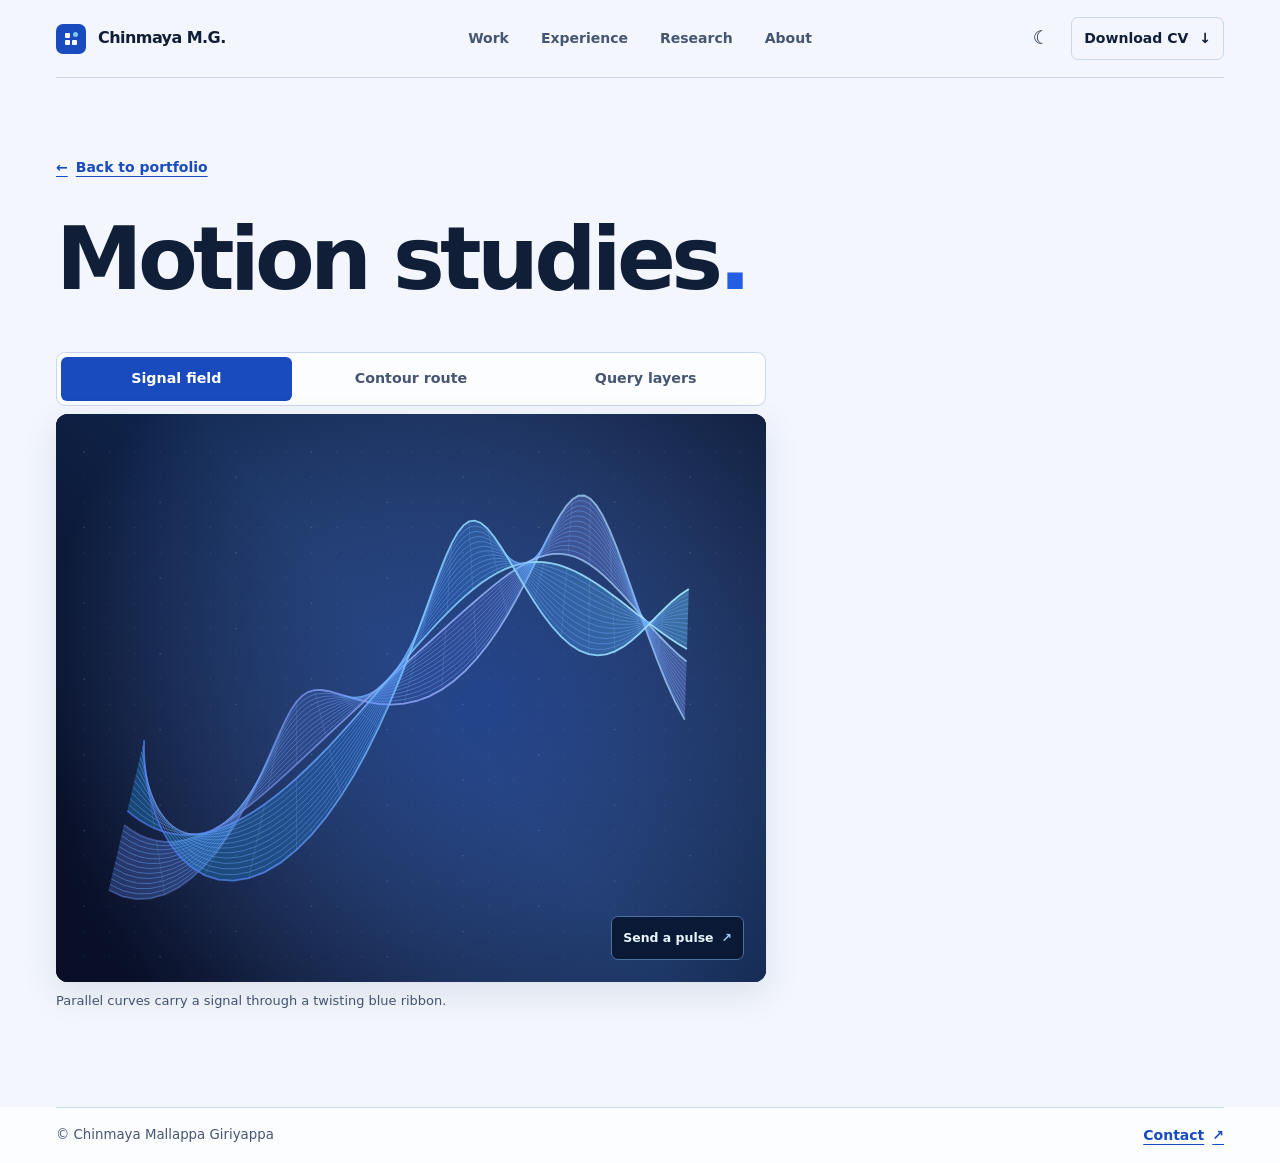
==== studies/index.html @ aa629bc4 "Some Changes with interactive design" ====
<!doctype html>
<html lang="en">
<head>
  <meta charset="utf-8">
  <meta name="viewport" content="width=device-width, initial-scale=1">
  <title>Motion Studies | Chinmaya Mallappa Giriyappa</title>
  <meta name="description" content="Three interactive motion studies in signal, cycling routes, and query structure.">
  <link rel="canonical" href="https://chinmaya1910.github.io/Portfolio/studies/">
  <link rel="icon" href="../assets/mark.png" type="image/png">
  <script src="../assets/theme.js"></script>
  <link rel="stylesheet" href="../assets/site.css">
  <script defer src="../assets/site.js" data-scene="../assets/scene.js"></script>
</head>
<body>
  <a class="skip-link" href="#main">Skip to content</a>
  <header class="site-header">
    <div class="shell header-inner">
      <a class="brand" href="../index.html#home" aria-label="Chinmaya M.G., home"><span class="brand-mark" aria-hidden="true"><i></i><i></i><i></i><i></i></span><span>Chinmaya M.G.</span></a>
      <nav class="nav-links" id="site-nav" aria-label="Main">
        <a href="../index.html#projects">Work</a><a href="../index.html#experience">Experience</a><a href="../index.html#research">Research</a><a href="../index.html#about">About</a><a class="nav-mobile-only" href="../index.html#contact">Contact</a>
      </nav>
      <div class="header-actions">
        <button class="icon-button theme-button" type="button" data-theme-toggle aria-label="Switch color theme" hidden><span aria-hidden="true" data-theme-icon>☾</span></button>
        <a class="button button-small header-cta" href="../images/Chinmaya-Mallappa-Giriyappa-Resume.pdf" download>Download CV <span aria-hidden="true">↓</span></a>
        <button class="icon-button menu-button" type="button" aria-expanded="false" aria-controls="site-nav" hidden>Menu</button>
      </div>
    </div>
  </header>
  <main class="shell" id="main" tabindex="-1">
    <div class="case-header">
      <a class="text-link" href="../index.html#home"><span aria-hidden="true">←</span> Back to portfolio</a>
      <h1>Motion studies<span>.</span></h1>
    </div>
    <section class="motion-studies" aria-label="Interactive artwork">
      <figure class="hero-figure">
        <div class="scene-choices" data-scene-choices role="group" aria-label="Hero artwork" hidden>
          <button class="scene-choice" type="button" data-view="signal" data-poster="../assets/signal-field.webp"
            data-description="Parallel curves carry a signal through a twisting blue ribbon."
            data-action="Send a pulse" aria-pressed="true">Signal field</button>
          <button class="scene-choice" type="button" data-view="contour" data-poster="../assets/contour-route.webp"
            data-description="A cycling-inspired route winds across a sculpted elevation map."
            data-action="Trace the route" aria-pressed="false">Contour route</button>
          <button class="scene-choice" type="button" data-view="layers" data-poster="../assets/query-layers.webp"
            data-description="Three floating plates illustrate inputs, query structure, and results."
            data-action="Separate layers" aria-pressed="false">Query layers</button>
        </div>
        <div class="scene-stage" data-scene-stage data-view="signal">
          <img class="scene-poster" src="../assets/signal-field.webp" width="900" height="720" alt="" fetchpriority="high">
          <canvas class="scene-canvas" aria-hidden="true"></canvas>
          <button class="scene-button" type="button" data-scene-play hidden><span data-action-label>Send a pulse</span><span aria-hidden="true">↗</span></button>
        </div>
        <figcaption data-scene-description aria-live="polite">Parallel curves carry a signal through a twisting blue ribbon.</figcaption>
      </figure>
    </section>
  </main>
  <footer class="site-footer"><div class="shell"><small>© Chinmaya Mallappa Giriyappa</small><a class="text-link" href="../index.html#contact">Contact <span aria-hidden="true">↗</span></a></div></footer>
</body>
</html>
---- assets/site.css ----
:root {
  color-scheme: light;
  --paper: #f3f6fc;
  --surface: #fcfdff;
  --text: #101e38;
  --muted: #465571;
  --line: #cbd6ea;
  --accent: #245ee2;
  --accent-strong: #194bbf;
  --on-accent: #ffffff;
  --focus: #174bc6;
  --deep: #10203d;
  --deep-text: #f3f6fc;
  --deep-muted: #ccd9f1;
  --deep-line: #4b648e;
  --shadow: 0 12px 36px #1d37641c;
  --font: Inter, "Avenir Next", Avenir, system-ui, sans-serif;
  --mono: "IBM Plex Mono", "SFMono-Regular", Consolas, monospace;
  --space-1: 8px;
  --space-2: 16px;
  --space-3: 24px;
  --space-4: 32px;
  --section-space: clamp(58px, 7.5vw, 112px);
  --radius: 12px;
  --speed: 180ms;
  --ease: cubic-bezier(.2, .7, .2, 1);
  --shell: 1280px;
}

:root[data-theme="dark"] {
  color-scheme: dark;
  --paper: #0b1428;
  --surface: #111e37;
  --text: #edf3ff;
  --muted: #bacbe7;
  --line: #354766;
  --accent: #86b4ff;
  --accent-strong: #a8cbff;
  --on-accent: #102754;
  --focus: #86b4ff;
  --deep: #111e39;
  --shadow: 0 12px 36px #0004;
}

*, *::before, *::after { box-sizing: border-box; }
html { scroll-behavior: smooth; scroll-padding-top: 105px; }
body { margin: 0; background: var(--paper); color: var(--text); font: 500 16px/1.65 var(--font); }
[hidden] { display: none !important; }
a { color: inherit; }
button { font: inherit; }
button, a { -webkit-tap-highlight-color: transparent; }
:focus-visible { outline: 3px solid var(--focus); outline-offset: 4px; }
img { max-width: 100%; display: block; }
h1, h2, h3, p, figure, dl, dd { margin: 0; }
h1, h2, h3 { font-weight: 700; letter-spacing: -.054em; line-height: 1.02; text-wrap: balance; }
h2 { font-size: clamp(2.5rem, 5.2vw, 4.85rem); }
h3 { font-size: clamp(1.375rem, 2.4vw, 2rem); letter-spacing: -.041em; }
h1 > span, h2 > span { color: var(--accent); }
p, dd { color: var(--muted); }
.shell { width: min(calc(100% - 112px), var(--shell)); margin-inline: auto; }
.section { padding-block: var(--section-space); border-top: 1px solid var(--line); }
.eyebrow { color: var(--muted); font: 600 .72rem/1.5 var(--mono); letter-spacing: .085em; text-transform: uppercase; }
.section-label { color: var(--accent-strong); margin-bottom: 10px; }
.status-dot { display: inline-block; flex: none; width: 8px; height: 8px; border-radius: 50%; background: var(--accent); }
.skip-link { position: fixed; z-index: 3; top: 16px; left: 16px; padding: 12px 18px; background: var(--surface); border-radius: 8px; transform: translateY(-150%); }
.skip-link:focus { transform: translateY(0); }

.site-header { position: sticky; top: 0; z-index: 2; background: var(--paper); }
.header-inner { min-height: 78px; display: grid; grid-template-columns: 1fr auto 1fr; align-items: center; gap: var(--space-3); border-bottom: 1px solid var(--line); }
.brand { display: inline-flex; align-items: center; gap: 12px; justify-self: start; color: var(--text); font-weight: 760; letter-spacing: -.035em; text-decoration: none; white-space: nowrap; }
.brand-mark { width: 30px; height: 30px; display: grid; place-content: center; grid-template-columns: repeat(2, 5px); grid-template-rows: repeat(2, 5px); gap: 2px; border-radius: 7px; background: var(--accent-strong); }
.brand-mark i { background: var(--on-accent); border-radius: 1px; }
.brand-mark i:nth-child(2) { border-radius: 50%; background: #7bc8ff; transform: translate(1px, -1px); }
.nav-links, .header-actions { display: flex; align-items: center; }
.nav-links { gap: clamp(14px, 2.5vw, 36px); }
.nav-links a { color: var(--muted); font-size: .875rem; font-weight: 650; text-decoration: none; padding-block: 12px; }
.nav-links a:hover { color: var(--accent-strong); text-decoration: underline; text-underline-offset: 5px; }
.header-actions { justify-content: flex-end; gap: 9px; }
.button, .icon-button {
  display: inline-flex; justify-content: center; align-items: center; gap: 11px; min-height: 46px;
  padding: 9px 16px; border: 1px solid var(--line); border-radius: 7px; background: transparent;
  color: var(--text); font-size: .875rem; font-weight: 700; text-decoration: none; white-space: nowrap; cursor: pointer;
  transition: background var(--speed), border-color var(--speed), color var(--speed);
}
.button:hover, .icon-button:hover { background: var(--surface); border-color: var(--accent); }
.button span, .text-link span { font-weight: 700; }
.button-small { min-height: 42px; padding-inline: 12px; }
.button-primary { background: var(--accent-strong); border-color: var(--accent-strong); color: var(--on-accent); }
.button-primary:hover { background: var(--accent); color: var(--on-accent); }
.icon-button { min-width: 42px; min-height: 42px; padding: 0 10px; }
.theme-button { border-color: transparent; font: 600 1.15rem/1 var(--font); }
.menu-button, .nav-mobile-only { display: none; }
.actions { display: flex; flex-wrap: wrap; align-items: center; gap: 10px; }
.text-link { display: inline-flex; align-items: center; gap: 8px; width: fit-content; color: var(--accent-strong); font-weight: 700; font-size: .875rem; text-decoration-thickness: 1px; text-underline-offset: 4px; }

.hero { display: grid; grid-template-columns: minmax(0, .91fr) minmax(0, 1.09fr); align-items: center; gap: clamp(28px, 5vw, 76px); padding-block: clamp(41px, 3.65vw, 57px) clamp(33px, 3.1vw, 45px); }
.hero-copy { padding-bottom: 22px; }
.hero-kicker { display: flex; flex-wrap: wrap; align-items: center; gap: 9px; margin-bottom: 22px; }
.hero h1 { font-size: clamp(3.45rem, 6.8vw, 6.5rem); font-weight: 700; letter-spacing: -.06em; line-height: .93; text-wrap: initial; }
.hero-description { max-width: 31ch; margin-block: 26px 24px; font-size: clamp(1.03rem, 1.45vw, 1.23rem); line-height: 1.55; }
/* The artwork viewer uses one reserved frame for every scene and poster. */
.hero-figure {
  min-width: 0;
  --stage: #0a1935;
  --stage-edge: #4d709f;
  --stage-ink: #e9f5ff;
}
.scene-choices {
  display: grid; grid-template-columns: repeat(3, minmax(0, 1fr)); gap: 4px;
  padding: 4px; margin-bottom: 8px; border: 1px solid var(--line);
  border-radius: 9px; background: var(--surface);
}
.scene-choices[hidden] { display: grid !important; visibility: hidden; }
.scene-choice {
  min-height: 44px; padding-inline: 4px; border: 1px solid transparent; border-radius: 6px;
  font-size: clamp(.74rem, 1.22vw, .89rem); font-weight: 680; white-space: nowrap;
  background: transparent; color: var(--muted); cursor: pointer;
}
.scene-choice:hover { border-color: var(--line); color: var(--text); }
.scene-choice[aria-pressed="true"] { background: var(--accent-strong); color: var(--on-accent); }
.scene-choice:focus-visible { position: relative; z-index: 1; outline-offset: 1px; }
.scene-stage {
  position: relative; isolation: isolate; aspect-ratio: 5 / 4; border-radius: var(--radius);
  overflow: hidden; background: var(--stage); box-shadow: var(--shadow);
}
.scene-poster, .scene-canvas { position: absolute; inset: 0; width: 100%; height: 100%; }
.scene-poster { object-fit: cover; }
.scene-canvas { display: block; opacity: 0; pointer-events: none; }
.scene-stage[data-ready] .scene-canvas { opacity: 1; }
.scene-button {
  position: absolute; z-index: 1; right: clamp(10px, 2vw, 22px); bottom: clamp(10px, 2vw, 22px);
  display: inline-flex; align-items: center; gap: 8px; min-height: 44px;
  color: var(--stage-ink); background: var(--stage); border: 1px solid var(--stage-edge);
  border-radius: 7px; padding: 6px 11px; font-size: .78rem; font-weight: 700; cursor: pointer;
}
.scene-button:hover { background: #1e3a6b; }
.scene-button:focus-visible { outline: 2px solid #d0e6ff; box-shadow: 0 0 0 5px #112346; }
.scene-button[aria-disabled="true"] { cursor: progress; }
.scene-button > span[aria-hidden] { color: #9bc9ff; }
.hero-figure figcaption { margin-top: 10px; color: var(--muted); font-size: .81rem; line-height: 1.45; }
.portrait figcaption { display: flex; justify-content: space-between; gap: 10px; margin-top: 12px; color: var(--muted); font: 600 .68rem/1.5 var(--mono); letter-spacing: .07em; text-transform: uppercase; }

.section-heading { display: flex; align-items: end; justify-content: space-between; gap: 24px; margin-bottom: var(--space-4); }
.section-heading .text-link { margin-bottom: 5px; flex: none; }
#projects { padding-top: clamp(34px, 3.6vw, 52px); }
.work-grid { display: grid; grid-template-columns: 1.15fr 1fr 1fr; gap: clamp(14px, 2vw, 25px); }
.project-card { min-width: 0; display: flex; flex-direction: column; border: 1px solid var(--line); border-radius: var(--radius); background: var(--surface); overflow: hidden; }
.project-media { position: relative; display: grid; place-items: center; aspect-ratio: 1.62; overflow: hidden; text-decoration: none; }
.project-media > div { transform: perspective(600px) rotateX(var(--tilt-x, 0deg)) rotateY(var(--tilt-y, 0deg)); transition: transform var(--speed) var(--ease); }
.query-art { background: radial-gradient(ellipse at 20% 8%, #446789, #263a5f 74%); }
.query-window { width: 83%; border: 1px solid #7c96b9; background: #172540; border-radius: 8px; box-shadow: 0 20px 35px #0b19358c; color: #f5f9ff; }
.window-top { display: flex; align-items: center; gap: 4px; padding: 7px 9px; border-bottom: 1px solid #526683; font: 500 clamp(.5rem, .95vw, .72rem)/1.2 var(--mono); }
.window-top b { width: 4px; height: 4px; border-radius: 50%; background: #9fbbd8; }
.window-top span { margin-left: 5px; }
.window-body { display: grid; grid-template-columns: 1fr .91fr; gap: 6px; padding: 10px; }
.mock-blocks { display: grid; gap: 4px; }
.mock-blocks span { display: flex; flex-wrap: wrap; gap: 2px 5px; align-content: center; padding: 4px; border-radius: 3px; color: #172540; background: #a4dfff; font: 650 clamp(.4rem, .67vw, .6rem)/1.2 var(--mono); }
.mock-blocks span:nth-child(2) { background: #b8c6fc; }
.mock-blocks span:nth-child(3) { background: #d3c5ff; }
.mock-blocks b { font-weight: 800; }
.mock-chart { display: flex; flex-direction: column; min-width: 0; justify-content: space-between; background: #263850; border-radius: 4px; padding: 5px; font-size: clamp(.43rem, .75vw, .66rem); line-height: 1.2; }
.mock-chart div { display: flex; align-items: end; gap: 6%; height: 75%; border-bottom: 1px solid #7188a7; }
.mock-chart i { flex: 1; height: 80%; background: #a4dfff; border-radius: 2px 2px 0 0; }
.mock-chart i:nth-child(2) { height: 63%; }
.mock-chart i:nth-child(3) { height: 49%; }
.mock-chart i:nth-child(4) { height: 39%; }
.mock-chart i:nth-child(5) { height: 31%; }
.mock-chart i:nth-child(6) { height: 18%; }

.ondc-art { background-color: #aabbec; background-image: radial-gradient(#3f55a52c 1px, #0000 1px), linear-gradient(148deg, #d6dfff, #879cda); background-size: 13px 13px, 100% 100%; }
.network-art { position: relative; width: 93%; aspect-ratio: 1.8; display: grid; grid-template-columns: 1fr .95fr 1fr; align-items: center; justify-items: center; gap: 3%; }
.network-node { position: relative; z-index: 1; display: grid; place-items: center; width: 95%; min-height: 42%; padding: 3px; border: 1px solid #39528d; border-radius: 6px; color: #203465; background: #e5ecff; font: 750 clamp(.49rem, .9vw, .75rem)/1.35 var(--mono); box-shadow: 0 6px 0 #3d559047; }
.node-center { background: #284785; color: #f5f8ff; border-color: #284785; }
.network-line { position: absolute; inset: 50% 0 auto; border-top: 1px solid #39528d; }
.network-orbit { position: absolute; inset: 18% 5%; border: 1px solid #3e58a07d; border-radius: 50%; transform: rotate(-12deg); }

.simulation-art { background: radial-gradient(ellipse at 20% 8%, #a5c5e7, #5886bb 90%); }
.fluid-visual { position: relative; width: 82%; height: 64%; border: 1px solid #244f86; border-radius: 8px; overflow: hidden; isolation: isolate; box-shadow: 0 14px 34px #15325666; background: #142e54; }
.fluid-visual::after { content: ""; position: absolute; inset: 0; background: repeating-linear-gradient(90deg, transparent 0 16px, #fff2 16px 17px); }
.fluid-visual span { position: absolute; width: 145%; height: 75%; left: -21%; top: 33%; border-radius: 42% 35% 0 0; background: #2c5e9d; transform: rotate(-8deg); box-shadow: inset 0 1px #dbf1ff99; }
.fluid-visual span:nth-child(2) { top: 43%; left: -28%; background: #417ab6; transform: rotate(8deg); }
.fluid-visual span:nth-child(3) { top: 54%; background: #659fd1; transform: rotate(-7deg); }
.fluid-visual span:nth-child(4) { top: 69%; background: #87b9e3; transform: rotate(4deg); }
.fluid-visual span:nth-child(5) { top: 86%; background: #b7d6ff; transform: rotate(-5deg); }

.project-copy { display: flex; flex: 1; flex-direction: column; align-items: start; padding: clamp(17px, 2vw, 26px); gap: 11px; }
.project-type { display: flex; align-items: center; gap: 8px; font-size: .65rem; letter-spacing: .045em; }
.project-copy h3 a, .additional-work h3 a { text-decoration: none; }
.project-copy h3 a span, .additional-work h3 a span { color: var(--accent); font-size: .63em; vertical-align: .17em; white-space: nowrap; }
.project-copy h3 a:hover, .additional-work h3 a:hover { text-decoration: underline; text-decoration-thickness: 2px; text-underline-offset: 4px; }
.project-copy > p:not(.project-type) { font-size: .94rem; line-height: 1.52; }
.tags { display: flex; flex-wrap: wrap; gap: 5px; list-style: none; padding: 0; margin: auto 0 0; }
.tags li { background: var(--paper); border: 1px solid var(--line); border-radius: 4px; padding: 3px 6px; font: 550 .67rem/1.4 var(--mono); color: var(--muted); }
.additional-work { display: grid; grid-template-columns: 1.15fr 1fr; align-items: center; gap: 22px; border-bottom: 1px solid var(--line); padding-block: 23px; }
.additional-work h3 { margin-top: 6px; font-size: clamp(1.1rem, 2.2vw, 1.54rem); }
.additional-work > p { max-width: 46ch; font-size: .93rem; }

.section-split, .about-grid { display: grid; grid-template-columns: .78fr 1.22fr; gap: clamp(32px, 7.6vw, 114px); align-items: start; }
.timeline { margin: 0; padding: 0; list-style: none; }
.timeline li { position: relative; margin-left: 5px; padding: 0 0 29px 25px; border-left: 1px solid var(--line); }
.timeline li:last-child { padding-bottom: 0; }
.timeline li::before { content: ""; display: block; position: absolute; top: 4px; left: -5px; width: 9px; height: 9px; background: var(--accent); border: 2px solid var(--paper); border-radius: 50%; box-shadow: 0 0 0 1px var(--accent); }
.timeline h3 { margin-block: 8px 4px; }
.timeline .organization { font-weight: 700; color: var(--text); margin-bottom: 9px; }
.timeline p:last-child { max-width: 62ch; }

.research-band { background: var(--deep); color: var(--deep-text); }
.research-inner { padding-block: var(--section-space); display: grid; grid-template-columns: 1fr .56fr; gap: clamp(28px, 7vw, 100px); align-items: center; }
.research-inner h2 { max-width: 16ch; }
.research-inner p { color: var(--deep-muted); }
.research-inner h2 + p { margin-block: 20px; max-width: 57ch; }
.research-inner .section-label { color: #a5c6ff; }
.research-inner .button { color: var(--deep-text); border-color: var(--deep-line); }
.research-inner .button:hover { background: #25416a; }
.research-inner :focus-visible { outline-color: #b8d6ff; }
.research-flow { list-style: none; display: grid; gap: 8px; margin: 0; padding: 0; }
.research-flow li { display: grid; gap: 1px; border: 1px solid var(--deep-line); border-left: 4px solid #a4dfff; border-radius: 6px; background: #192f53; padding: 11px 16px; }
.research-flow li:nth-child(2) { margin-left: 10%; border-left-color: #b8c6fc; }
.research-flow li:nth-child(3) { margin-left: 20%; border-left-color: #d3c5ff; }
.research-flow span { font-weight: 760; }
.research-flow small { color: var(--deep-muted); }

.about-grid { border: 0; align-items: center; }
.portrait img { aspect-ratio: 1.16; width: 100%; object-fit: cover; object-position: center 37%; border-radius: var(--radius); background: #c3d4ea; }
.about-grid h2 { max-width: 15ch; }
.about-grid h2 + p { margin-top: 19px; }
.about-grid p + p { margin-top: 11px; }
.education { margin-top: 22px; display: grid; gap: 8px; }
.education div { border-left: 2px solid var(--line); padding-left: 11px; }
.education dt, .skills-grid dt { font-weight: 750; }
.education dd { font-size: .86rem; }
.credentials { margin-top: 14px; }
.credentials summary { width: fit-content; color: var(--accent-strong); font-weight: 700; cursor: pointer; padding-block: 8px; }
.credentials ul { margin-top: 3px; padding-left: 20px; color: var(--muted); font-size: .9rem; }
.credentials a { text-underline-offset: 3px; }
.skills-section { padding-block: clamp(50px, 6vw, 86px); }
.skills-grid { display: grid; grid-template-columns: repeat(4, 1fr); gap: 16px; }
.skills-grid div { border-top: 1px solid var(--line); padding: 14px 0 0; }
.skills-grid dd { font-size: .92rem; margin-top: 5px; }

.contact-section { border-top: 1px solid var(--line); background: var(--surface); }
.contact-inner { padding-block: clamp(52px, 6vw, 86px); display: grid; grid-template-columns: 1fr auto; align-items: end; gap: 24px; }
.contact-inner h2 { margin-bottom: 14px; }
.email-link { font-weight: 700; color: var(--accent-strong); text-underline-offset: 5px; overflow-wrap: anywhere; }
.contact-actions .button:hover { background: var(--paper); }
.site-footer { background: var(--surface); }
.site-footer .shell { border-top: 1px solid var(--line); padding-block: 16px; display: flex; justify-content: space-between; align-items: center; gap: 16px; }
.site-footer small { color: var(--muted); }

.case-header { padding-block: clamp(44px, 6vw, 76px) var(--space-4); }
.case-header .text-link { margin-bottom: 26px; }
.case-header h1 { margin-block: 10px 16px; font-size: clamp(3rem, 6.8vw, 6.4rem); max-width: 14ch; text-wrap: initial; }
.case-lede { max-width: 56ch; font-size: clamp(1.05rem, 2vw, 1.35rem); line-height: 1.5; }
.case-article { padding-bottom: var(--section-space); }
.case-summary { display: grid; grid-template-columns: 1.08fr .78fr; gap: var(--space-4); border: 1px solid var(--line); border-radius: var(--radius); background: var(--surface); padding: clamp(18px, 3vw, 34px); }
.case-summary-text { grid-template-columns: 1fr; }
.case-summary dt { font: 650 .72rem/1.5 var(--mono); text-transform: uppercase; color: var(--accent-strong); }
.case-summary dd { margin-top: 4px; color: var(--text); }
.case-summary dl div + div { margin-top: 15px; }
.case-summary figure { margin: 0; }
.case-summary .project-media { border-radius: 7px; }
.case-summary figcaption { margin-top: 7px; font-size: .8rem; color: var(--muted); }
.case-content { max-width: 76ch; margin-block: var(--space-4); }
.case-content section + section { margin-top: 29px; }
.case-content h2 { font-size: clamp(1.55rem, 3vw, 2.5rem); margin-bottom: 8px; }
.case-content a { color: var(--accent-strong); text-underline-offset: 4px; }

@media (max-width: 1020px) {
  .shell { width: calc(100% - 64px); }
}
@media (max-width: 820px) {
  .work-grid { grid-template-columns: repeat(2, minmax(0, 1fr)); }
  .project-feature { grid-column: 1 / -1; display: grid; grid-template-columns: 1.03fr 1fr; }
  .skills-grid { grid-template-columns: repeat(2, 1fr); }
}
@media (min-width: 761px) and (max-width: 900px) {
  .hero .actions { gap: 7px; }
  .hero .button { padding-inline: 11px; }
  .hero-kicker { font-size: .64rem; gap: 6px; }
}
@media (max-width: 760px) {
  html { scroll-padding-top: 88px; }
  .shell { width: calc(100% - 40px); }
  .header-inner { grid-template-columns: 1fr auto; gap: 0 10px; min-height: 66px; }
  .nav-links { grid-row: 2; grid-column: 1 / -1; flex-wrap: wrap; gap: 0 20px; padding-bottom: 7px; }
  .header-actions { grid-row: 1; grid-column: 2; }
  .header-cta { display: none; }
  .menu-button, .nav-mobile-only { display: inline-flex; }
  .nav-links[data-collapsible]:not([data-open="true"]) { display: none; }
  .nav-links[data-open="true"] { border-top: 1px solid var(--line); }
  .hero { grid-template-columns: minmax(0, 1fr); gap: 28px; padding-block: 38px 33px; }
  .hero-copy { padding-bottom: 0; }
  .hero h1 { font-size: clamp(3.65rem, 12.8vw, 6rem); }
  .hero-description { margin-block: 17px 19px; max-width: 39ch; }
  .hero-kicker { margin-bottom: 15px; }
  .scene-stage { aspect-ratio: 5 / 4; }
  .section-split, .about-grid, .research-inner { grid-template-columns: minmax(0, 1fr); }
  .about-grid figure { grid-row: 2; max-width: 445px; }
  .contact-inner { grid-template-columns: minmax(0, 1fr); }
  .research-flow { max-width: 455px; }
}
@media (max-width: 510px) {
  .section-heading { align-items: start; flex-direction: column; gap: 9px; margin-bottom: var(--space-3); }
  .section-heading .text-link { margin-bottom: 0; }
  .work-grid, .project-feature, .additional-work, .case-summary { grid-template-columns: minmax(0, 1fr); }
  .additional-work { gap: 9px; }
  .project-media { aspect-ratio: 1.75; }
  .window-top { font-size: .65rem; }
  .mock-blocks span, .mock-chart { font-size: .62rem; }
  .network-node { font-size: .67rem; }
  .portrait figcaption { letter-spacing: .035em; }
}
@media (max-width: 340px) {
  .shell { width: calc(100% - 30px); }
  .hero h1 { font-size: 3.35rem; }
  .skills-grid { grid-template-columns: minmax(0, 1fr); }
}
@media (prefers-reduced-motion: reduce) {
  html { scroll-behavior: auto; }
  *, *::before, *::after { animation-duration: .001ms !important; transition-duration: .001ms !important; }
  .project-media > div { transform: none; }
  .scene-button[data-scene-play], .scene-canvas { display: none; }
}

.motion-studies { max-width: 710px; padding-bottom: var(--section-space); }
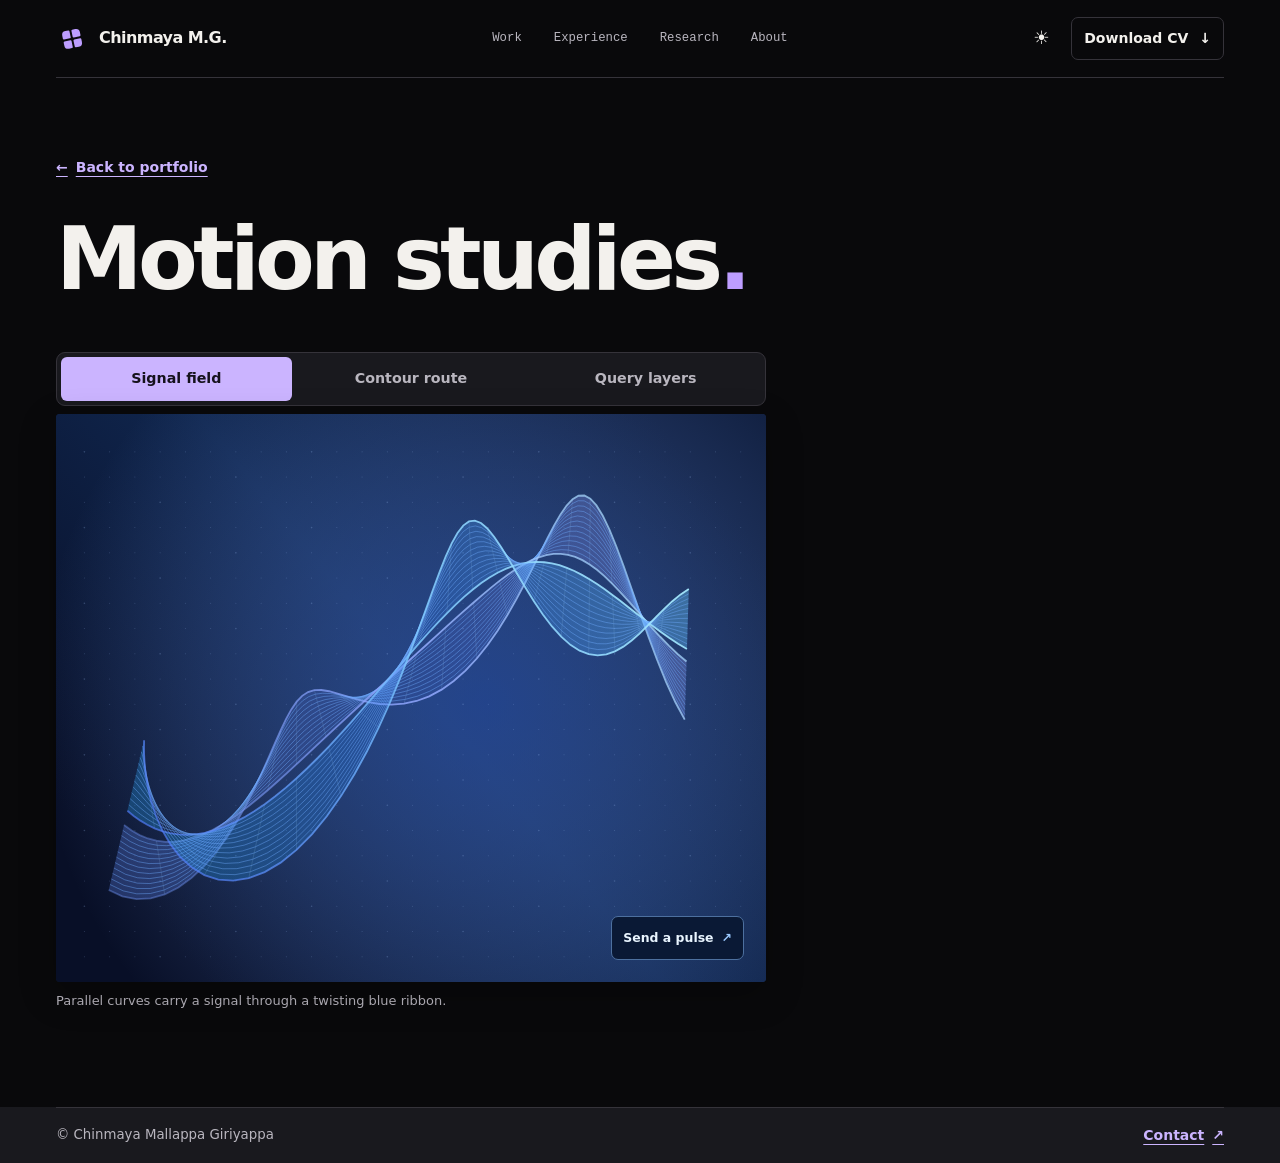
==== commit bcdd597a: "Integrate motion studies into the portfolio and refresh the portrait" ====
--- a/studies/index.html
+++ b/studies/index.html
@@ -2,14 +2,14 @@
 <html lang="en">
 <head>
   <meta charset="utf-8">
-  <meta name="viewport" content="width=device-width, initial-scale=1">
+  <meta name="viewport" content="width=device-width, initial-scale=1, viewport-fit=cover">
   <title>Motion Studies | Chinmaya Mallappa Giriyappa</title>
   <meta name="description" content="Three interactive motion studies in signal, cycling routes, and query structure.">
   <link rel="canonical" href="https://chinmaya1910.github.io/Portfolio/studies/">
   <link rel="icon" href="../assets/mark.png" type="image/png">
-  <script src="../assets/theme.js"></script>
-  <link rel="stylesheet" href="../assets/site.css">
-  <script defer src="../assets/site.js" data-scene="../assets/scene.js"></script>
+  <script src="../assets/theme.js?v=3"></script>
+  <link rel="stylesheet" href="../assets/site.css?v=3">
+  <script defer src="../assets/site.js?v=3" data-scene="../assets/scene.js"></script>
 </head>
 <body>
   <a class="skip-link" href="#main">Skip to content</a>
--- a/assets/site.css
+++ b/assets/site.css
@@ -1,49 +1,51 @@
 :root {
   color-scheme: light;
-  --paper: #f3f6fc;
-  --surface: #fcfdff;
-  --text: #101e38;
-  --muted: #465571;
-  --line: #cbd6ea;
-  --accent: #245ee2;
-  --accent-strong: #194bbf;
+  --paper: #f5f3f0;
+  --surface: #ffffff;
+  --text: #19181c;
+  --muted: #575360;
+  --line: #ccc8ce;
+  --accent: #6743a5;
+  --accent-strong: #613c9f;
   --on-accent: #ffffff;
-  --focus: #174bc6;
-  --deep: #10203d;
-  --deep-text: #f3f6fc;
-  --deep-muted: #ccd9f1;
-  --deep-line: #4b648e;
+  --focus: #6944b4;
+  --deep: #18171e;
+  --deep-text: #f5f3f0;
+  --deep-muted: #c8c4ce;
+  --deep-line: #44404e;
   --shadow: 0 12px 36px #1d37641c;
   --font: Inter, "Avenir Next", Avenir, system-ui, sans-serif;
-  --mono: "IBM Plex Mono", "SFMono-Regular", Consolas, monospace;
+  --mono: "IBM Plex Mono", "SF Mono", Menlo, Consolas, monospace;
   --space-1: 8px;
   --space-2: 16px;
   --space-3: 24px;
   --space-4: 32px;
   --section-space: clamp(58px, 7.5vw, 112px);
-  --radius: 12px;
+  --radius: 4px;
   --speed: 180ms;
   --ease: cubic-bezier(.2, .7, .2, 1);
   --shell: 1280px;
+  --safe-top: env(safe-area-inset-top, 0px);
+  --safe-side: max(env(safe-area-inset-left, 0px), env(safe-area-inset-right, 0px));
 }
 
 :root[data-theme="dark"] {
   color-scheme: dark;
-  --paper: #0b1428;
-  --surface: #111e37;
-  --text: #edf3ff;
-  --muted: #bacbe7;
-  --line: #354766;
-  --accent: #86b4ff;
-  --accent-strong: #a8cbff;
-  --on-accent: #102754;
-  --focus: #86b4ff;
-  --deep: #111e39;
+  --paper: #09090b;
+  --surface: #19191e;
+  --text: #f3f1ed;
+  --muted: #b9b6bf;
+  --line: #35333a;
+  --accent: #bd9dff;
+  --accent-strong: #cbb4ff;
+  --on-accent: #16121c;
+  --focus: #bd9dff;
+  --deep: #16151a;
   --shadow: 0 12px 36px #0004;
 }
 
 *, *::before, *::after { box-sizing: border-box; }
-html { scroll-behavior: smooth; scroll-padding-top: 105px; }
+html { scroll-behavior: smooth; scroll-padding-top: calc(105px + var(--safe-top)); }
 body { margin: 0; background: var(--paper); color: var(--text); font: 500 16px/1.65 var(--font); }
 [hidden] { display: none !important; }
 a { color: inherit; }
@@ -57,23 +59,29 @@
 h3 { font-size: clamp(1.375rem, 2.4vw, 2rem); letter-spacing: -.041em; }
 h1 > span, h2 > span { color: var(--accent); }
 p, dd { color: var(--muted); }
-.shell { width: min(calc(100% - 112px), var(--shell)); margin-inline: auto; }
+.shell {
+  --gutter: 56px;
+  width: min(calc(100% - max(var(--gutter), var(--safe-side)) * 2), var(--shell));
+  margin-inline: auto;
+}
 .section { padding-block: var(--section-space); border-top: 1px solid var(--line); }
 .eyebrow { color: var(--muted); font: 600 .72rem/1.5 var(--mono); letter-spacing: .085em; text-transform: uppercase; }
 .section-label { color: var(--accent-strong); margin-bottom: 10px; }
 .status-dot { display: inline-block; flex: none; width: 8px; height: 8px; border-radius: 50%; background: var(--accent); }
-.skip-link { position: fixed; z-index: 3; top: 16px; left: 16px; padding: 12px 18px; background: var(--surface); border-radius: 8px; transform: translateY(-150%); }
+.skip-link { position: fixed; z-index: 3; top: calc(16px + var(--safe-top)); left: max(16px, var(--safe-side)); padding: 12px 18px; background: var(--surface); border-radius: 8px; transform: translateY(-150%); }
 .skip-link:focus { transform: translateY(0); }
 
-.site-header { position: sticky; top: 0; z-index: 2; background: var(--paper); }
+.site-header { position: sticky; top: 0; z-index: 2; padding-top: var(--safe-top); background: var(--paper); }
 .header-inner { min-height: 78px; display: grid; grid-template-columns: 1fr auto 1fr; align-items: center; gap: var(--space-3); border-bottom: 1px solid var(--line); }
 .brand { display: inline-flex; align-items: center; gap: 12px; justify-self: start; color: var(--text); font-weight: 760; letter-spacing: -.035em; text-decoration: none; white-space: nowrap; }
-.brand-mark { width: 30px; height: 30px; display: grid; place-content: center; grid-template-columns: repeat(2, 5px); grid-template-rows: repeat(2, 5px); gap: 2px; border-radius: 7px; background: var(--accent-strong); }
-.brand-mark i { background: var(--on-accent); border-radius: 1px; }
-.brand-mark i:nth-child(2) { border-radius: 50%; background: #7bc8ff; transform: translate(1px, -1px); }
+.brand-mark { width: 31px; height: 31px; display: grid; place-content: center; grid-template-columns: repeat(2, 8px); grid-template-rows: repeat(2, 8px); gap: 2px; transform: rotate(-12deg); }
+.brand-mark i { background: var(--accent); border-radius: 50% 1px 1px 1px; }
+.brand-mark i:nth-child(2) { transform: rotate(90deg); }
+.brand-mark i:nth-child(3) { transform: rotate(-90deg); }
+.brand-mark i:nth-child(4) { transform: rotate(180deg); }
 .nav-links, .header-actions { display: flex; align-items: center; }
 .nav-links { gap: clamp(14px, 2.5vw, 36px); }
-.nav-links a { color: var(--muted); font-size: .875rem; font-weight: 650; text-decoration: none; padding-block: 12px; }
+.nav-links a { color: var(--muted); font: 500 .77rem/1.5 var(--mono); text-decoration: none; padding-block: 12px; }
 .nav-links a:hover { color: var(--accent-strong); text-decoration: underline; text-underline-offset: 5px; }
 .header-actions { justify-content: flex-end; gap: 9px; }
 .button, .icon-button {
@@ -221,7 +229,7 @@
 .research-flow small { color: var(--deep-muted); }
 
 .about-grid { border: 0; align-items: center; }
-.portrait img { aspect-ratio: 1.16; width: 100%; object-fit: cover; object-position: center 37%; border-radius: var(--radius); background: #c3d4ea; }
+.portrait img { width: 100%; height: auto; border-radius: var(--radius); background: var(--surface); }
 .about-grid h2 { max-width: 15ch; }
 .about-grid h2 + p { margin-top: 19px; }
 .about-grid p + p { margin-top: 11px; }
@@ -243,7 +251,7 @@
 .contact-inner h2 { margin-bottom: 14px; }
 .email-link { font-weight: 700; color: var(--accent-strong); text-underline-offset: 5px; overflow-wrap: anywhere; }
 .contact-actions .button:hover { background: var(--paper); }
-.site-footer { background: var(--surface); }
+.site-footer { padding-bottom: env(safe-area-inset-bottom, 0px); background: var(--surface); }
 .site-footer .shell { border-top: 1px solid var(--line); padding-block: 16px; display: flex; justify-content: space-between; align-items: center; gap: 16px; }
 .site-footer small { color: var(--muted); }
 
@@ -266,7 +274,7 @@
 .case-content a { color: var(--accent-strong); text-underline-offset: 4px; }
 
 @media (max-width: 1020px) {
-  .shell { width: calc(100% - 64px); }
+  .shell { --gutter: 32px; }
 }
 @media (max-width: 820px) {
   .work-grid { grid-template-columns: repeat(2, minmax(0, 1fr)); }
@@ -279,8 +287,8 @@
   .hero-kicker { font-size: .64rem; gap: 6px; }
 }
 @media (max-width: 760px) {
-  html { scroll-padding-top: 88px; }
-  .shell { width: calc(100% - 40px); }
+  html { scroll-padding-top: calc(88px + var(--safe-top)); }
+  .shell { --gutter: 20px; }
   .header-inner { grid-template-columns: 1fr auto; gap: 0 10px; min-height: 66px; }
   .nav-links { grid-row: 2; grid-column: 1 / -1; flex-wrap: wrap; gap: 0 20px; padding-bottom: 7px; }
   .header-actions { grid-row: 1; grid-column: 2; }
@@ -311,7 +319,7 @@
   .portrait figcaption { letter-spacing: .035em; }
 }
 @media (max-width: 340px) {
-  .shell { width: calc(100% - 30px); }
+  .shell { --gutter: 15px; }
   .hero h1 { font-size: 3.35rem; }
   .skills-grid { grid-template-columns: minmax(0, 1fr); }
 }
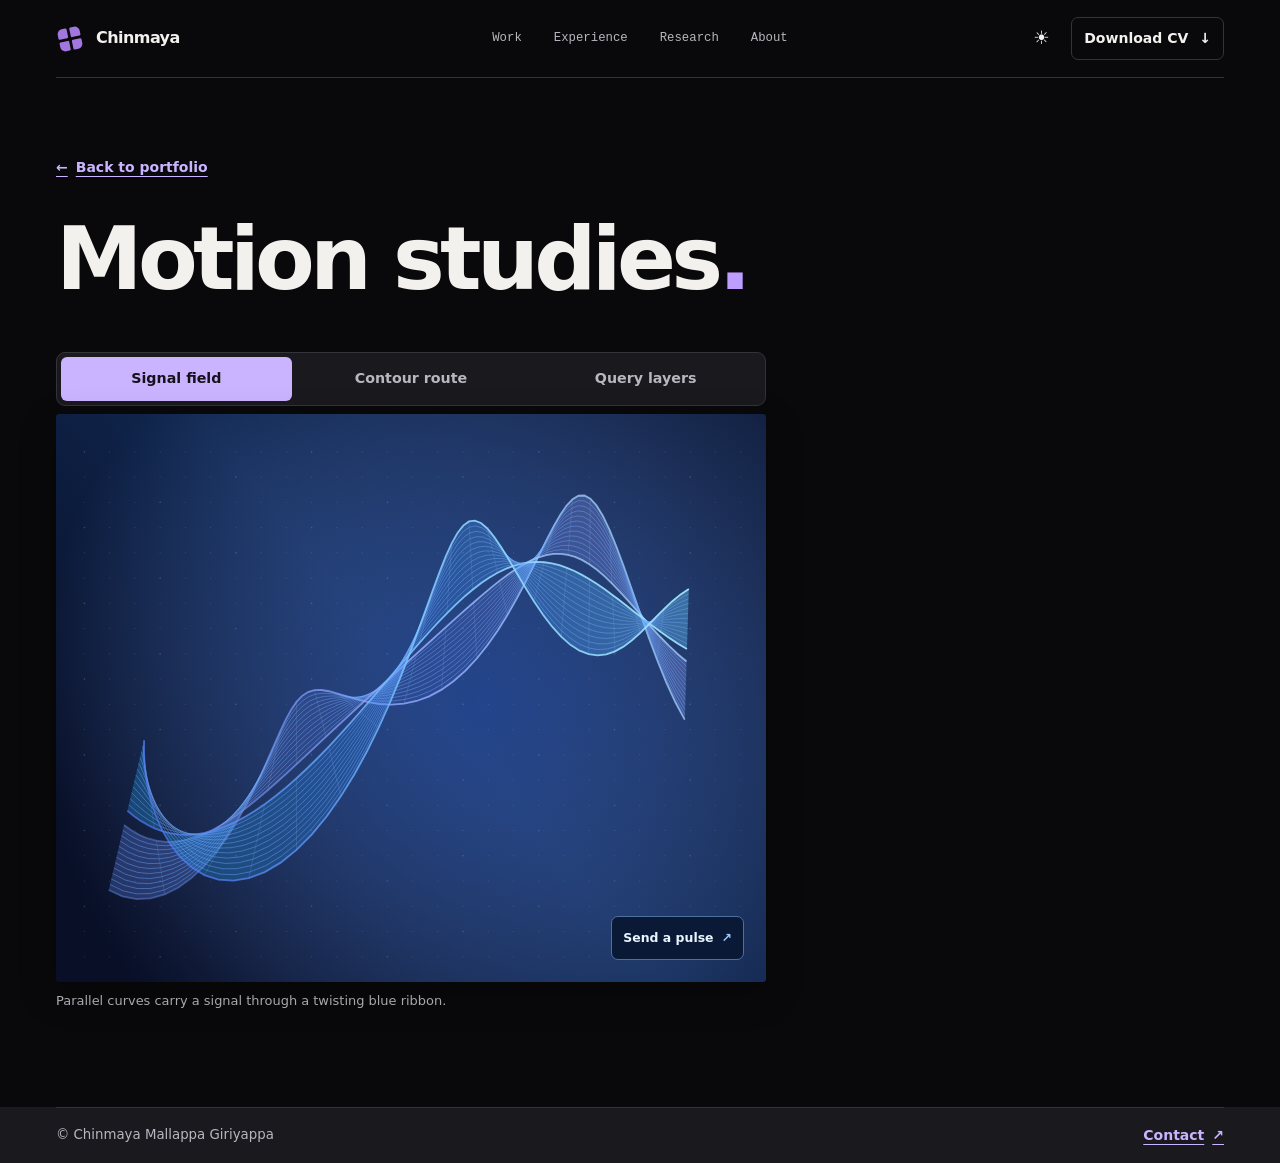
==== commit a034e0c7: "Unify the portfolio icon and group the full family name" ====
--- a/studies/index.html
+++ b/studies/index.html
@@ -6,16 +6,18 @@
   <title>Motion Studies | Chinmaya Mallappa Giriyappa</title>
   <meta name="description" content="Three interactive motion studies in signal, cycling routes, and query structure.">
   <link rel="canonical" href="https://chinmaya1910.github.io/Portfolio/studies/">
-  <link rel="icon" href="../assets/mark.png" type="image/png">
+  <link rel="icon" type="image/png" sizes="180x180" href="../assets/mark.png?v=2">
+  <link rel="icon" type="image/svg+xml" sizes="any" href="../assets/mark.svg">
+  <link rel="apple-touch-icon" sizes="180x180" href="../assets/mark.png?v=2">
   <script src="../assets/theme.js?v=3"></script>
-  <link rel="stylesheet" href="../assets/site.css?v=3">
+  <link rel="stylesheet" href="../assets/site.css?v=4">
   <script defer src="../assets/site.js?v=3" data-scene="../assets/scene.js"></script>
 </head>
 <body>
   <a class="skip-link" href="#main">Skip to content</a>
   <header class="site-header">
     <div class="shell header-inner">
-      <a class="brand" href="../index.html#home" aria-label="Chinmaya M.G., home"><span class="brand-mark" aria-hidden="true"><i></i><i></i><i></i><i></i></span><span>Chinmaya M.G.</span></a>
+      <a class="brand" href="../index.html#home" aria-label="Chinmaya Mallappa Giriyappa, home"><img class="brand-mark" src="../assets/mark.svg" width="28" height="28" alt=""><span>Chinmaya</span></a>
       <nav class="nav-links" id="site-nav" aria-label="Main">
         <a href="../index.html#projects">Work</a><a href="../index.html#experience">Experience</a><a href="../index.html#research">Research</a><a href="../index.html#about">About</a><a class="nav-mobile-only" href="../index.html#contact">Contact</a>
       </nav>
--- a/assets/site.css
+++ b/assets/site.css
@@ -74,11 +74,7 @@
 .site-header { position: sticky; top: 0; z-index: 2; padding-top: var(--safe-top); background: var(--paper); }
 .header-inner { min-height: 78px; display: grid; grid-template-columns: 1fr auto 1fr; align-items: center; gap: var(--space-3); border-bottom: 1px solid var(--line); }
 .brand { display: inline-flex; align-items: center; gap: 12px; justify-self: start; color: var(--text); font-weight: 760; letter-spacing: -.035em; text-decoration: none; white-space: nowrap; }
-.brand-mark { width: 31px; height: 31px; display: grid; place-content: center; grid-template-columns: repeat(2, 8px); grid-template-rows: repeat(2, 8px); gap: 2px; transform: rotate(-12deg); }
-.brand-mark i { background: var(--accent); border-radius: 50% 1px 1px 1px; }
-.brand-mark i:nth-child(2) { transform: rotate(90deg); }
-.brand-mark i:nth-child(3) { transform: rotate(-90deg); }
-.brand-mark i:nth-child(4) { transform: rotate(180deg); }
+.brand-mark { display: block; width: 28px; height: 28px; flex: none; }
 .nav-links, .header-actions { display: flex; align-items: center; }
 .nav-links { gap: clamp(14px, 2.5vw, 36px); }
 .nav-links a { color: var(--muted); font: 500 .77rem/1.5 var(--mono); text-decoration: none; padding-block: 12px; }
